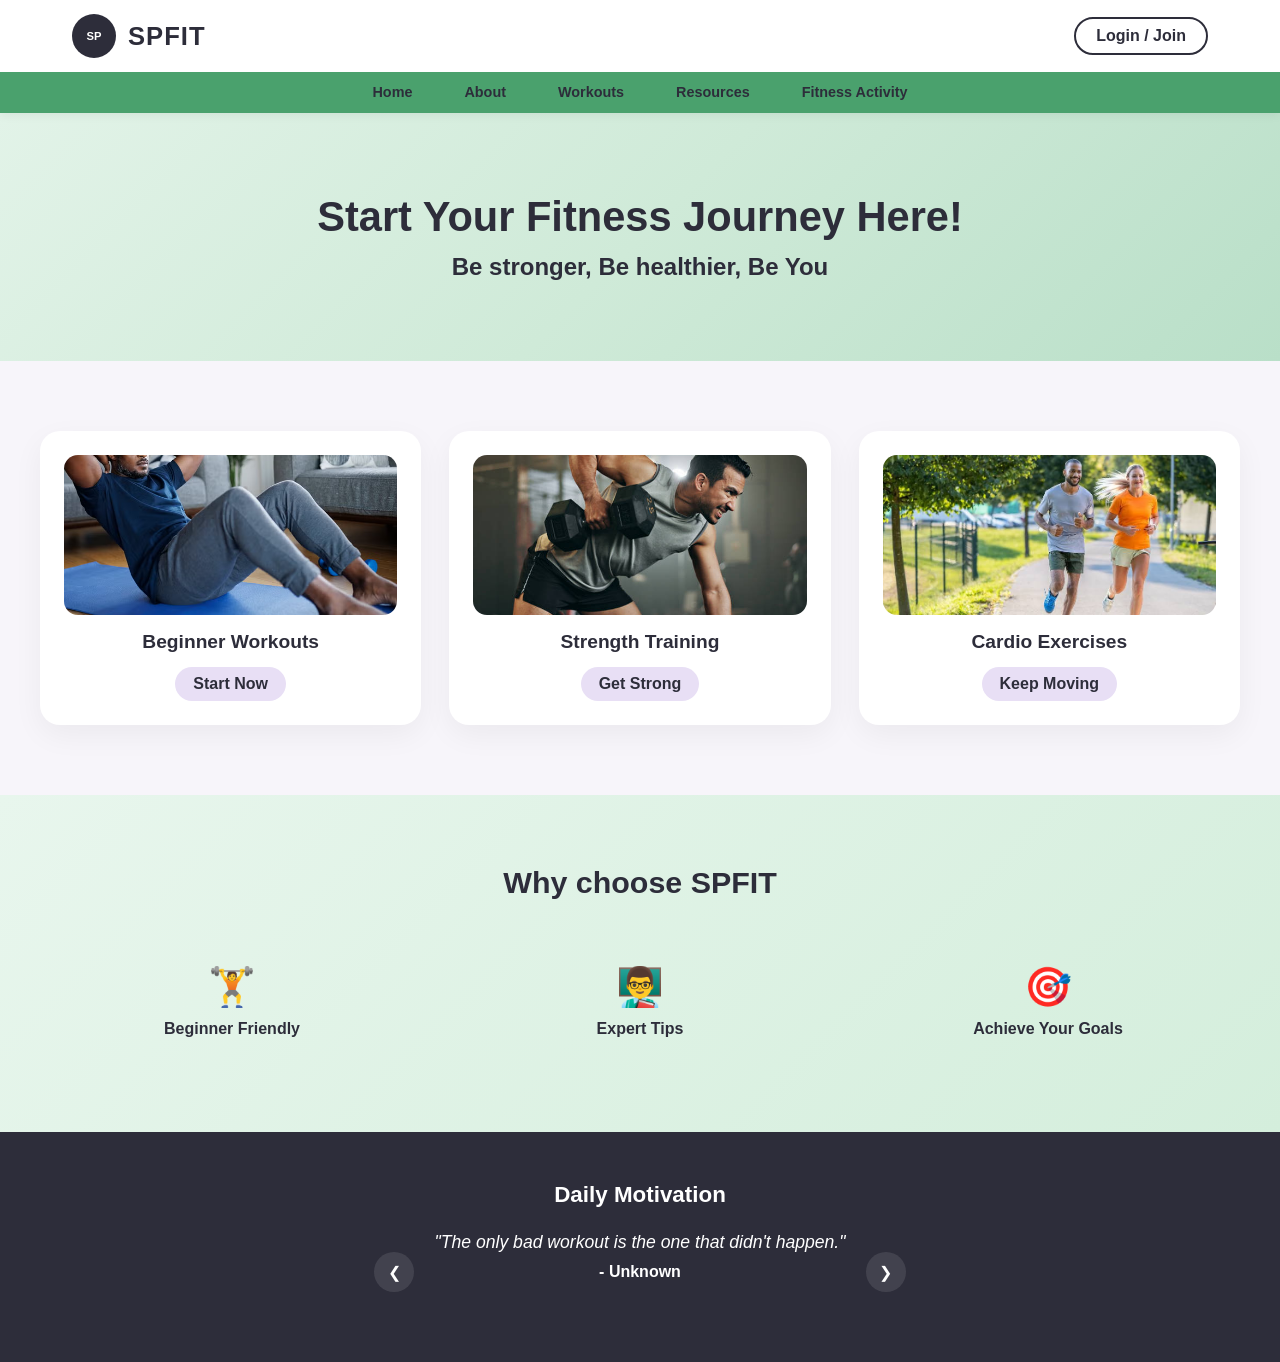
==== index.html @ dd26b221 "Co-authored-by: ZYUXI22 <ZYUXI22@users.noreply.github.com> Co-authored-by: Hajrah143 <Hajrah143@user" ====
<!DOCTYPE html>
<html lang="en">
<head>
    <meta charset="UTF-8">
    <meta name="viewport" content="width=device-width, initial-scale=1.0">
    <title>SPFIT - Home</title>
    <link rel="stylesheet" href="assets/css/style.css">
</head>
<body>

<header class="site-header">
  <div class="top-bar">
    <div style="display:flex; align-items:center; gap:12px;">
      <button class="logo-btn">SP</button>
      <span class="brand-title">SPFIT</span>
    </div>
    <a href="../html/connect.html" class="login-btn">Login / Join</a>
  </div>

  <nav class="main-nav">
    <ul>
      <li><a href="../index.html">Home</a></li>

      <li class="dropdown">
        <p class="dropdownText">About</p>
        <ul class="dropdownItems">
          <li><a href="aboutus.html">About Us</a></li>
          <li><a href="connect.html">Contact Us</a></li>
        </ul>
      </li>

      <li class="dropdown">
        <p class="dropdownText">Workouts</p>
        <ul class="dropdownItems">
          <li><a href="beginner.html" class="active">Beginner Workout</a></li>
          <li><a href="strength.html">Strength Training</a></li>
          <li><a href="cardio.html">Cardio Exercise</a></li>
          <li><a href="stretchingandflexibility.html">Flexibility &amp; Stretching</a></li>
        </ul>
      </li>

      <li class="dropdown">
        <p class="dropdownText">Resources</p>
        <ul class="dropdownItems">
          <li><a href="nutrition.html">Healthy Nutrition</a></li>
          <li><a href="tips.html">Fitness Tips</a></li>
          <li><a href="workoutGallery.html">Workout Planner</a></li>
          <li><a href="gallery.html">Workout Gallery</a></li>
        </ul>
      </li>

      <li><a href="mainActivity.html">Fitness Activity</a></li>
    </ul>
  </nav>
</header>
<section class="hero-section">
  <h1><b>Start Your Fitness Journey Here!</b></h1>
  <h2>Be stronger, Be healthier, Be You</h2>

  
 
</section>

<section class="features-section">
  <div class="container features-grid">

    <div class="feature-card">
      <div class="card-image-placeholder">
     <img src="assets/image/basicworkout.avif" alt="Sit-Ups" class="BEG">
      </div>
      <h3>Beginner Workouts</h3>
      
      <a href="html/begworkout.html" class="card-link">Start Now</a>
    </div>

    <div class="feature-card">
      <div class="card-image-placeholder">
        <img src="assets/image/fitnessStrength.jpg" alt="gym" class="BeG">
      </div>
      <h3>Strength Training</h3>
      <a href="html/strength.html" class="card-link">Get Strong</a>
    </div>

    <div class="feature-card">
      <div class="card-image-placeholder">
        <img src="assets/image/CardioRunning.jpg" alt="run" class="BEg">
      </div>
      <h3>Cardio Exercises</h3>
      <a href="html/cardio.html" class="card-link">Keep Moving</a>
    </div>

  </div>
</section>

<section class="decision-section">
  <h2>Why choose SPFIT</h2>

  <div class="container choose-grid">
    <div class="choose-item">
      <div class="icon-box">🏋️</div>
      <h4>Beginner Friendly</h4>
    </div>

    <div class="choose-item">
      <div class="icon-box">👨‍🏫</div>
      <h4>Expert Tips</h4>
    </div>

    <div class="choose-item">
      <div class="icon-box">🎯</div>
      <h4>Achieve Your Goals</h4>
    </div>
  </div>
</section>

<footer>
  <div class="motivation-card">
    <h3>Daily Motivation</h3>

    <div class="quote-carousel">
      <button class="arrow-btn" onclick="prevQuote()">&#10094;</button>

      <div class="quote-content">
        <blockquote id="quote-text">"The only bad workout is the one that didn't happen."</blockquote>
        <p id="quote-author">- Unknown</p>
      </div>

      <button class="arrow-btn" onclick="nextQuote()">&#10095;</button>
    </div>
  </div>
</footer>

<script src="assets/js/main.js"></script>
</body>
</html>
---- assets/css/style.css ----
:root {
    --green: #4aa16d;
    --blue: #d4e8f7;
    --sp-bg-soft:#98beab;
    --lavender: #e8dff5;
    --peach: #fde8d8;
    --mint: #d6f5ed;
    --dark: #2d2d3a;
    --soft-gray: #f7f5fa;
    --white: #ffffff;

    /* About Us green scale */
    --green-50: #f0fdf4;
    --green-100: #dcfce7;
    --green-200: #bbf7d0;
    --green-300: #86efac;
    --green-400: #4ade80;
    --green-500: #22c55e;
    --green-600: #16a34a;
    --green-700: #15803d;
    --green-800: #166534;
}

* {
    margin: 0;
    padding: 0;
    box-sizing: border-box;
    font-family: 'Segoe UI', 'DM Sans', sans-serif;
}

html {
    scroll-behavior: smooth;
}

body {
    background: var(--soft-gray);
    color: var(--dark);
}

a {
    text-decoration: none;
    color: inherit;
}

/* ---------- Header ---------- */
.site-header {
    background: var(--white);
    box-shadow: 0 2px 10px rgba(0, 0, 0, 0.06);
    position: sticky;
    top: 0;
    z-index: 100;
}

/*!MPORTANT */
.main-nav a,
.dropdownText {
    display: inline-flex;
    align-items: center;
    margin: 0;
    line-height: 1.2;
}



.top-bar {
    display: flex;
    align-items: center;
    justify-content: space-between;
    padding: 14px 32px;
    max-width: 1200px;
    margin: 0 auto;
}

.logo-btn {
    background: var(--dark);
    color: var(--white);
    border: none;
    border-radius: 50%;
    width: 44px;
    height: 44px;
    font-size: 0.7rem;
    font-weight: 700;
    cursor: pointer;
}

.brand-title {
    font-size: 1.6rem;
    font-weight: 800;
    letter-spacing: 1px;
}

.login-btn {
    background: transparent;
    border: 2px solid var(--dark);
    color: var(--dark);
    border-radius: 30px;
    padding: 8px 20px;
    font-weight: 600;
    cursor: pointer;
    transition: all 0.25s ease;
}

.login-btn:hover {
    background: var(--dark);
    color: var(--white);
}

.main-nav {
    background: var(--green);
}

/* Dropdown arrow styling & rotation */
/* --- MAIN NAVIGATION BAR --- */
.main-nav {
  background-color: var(--green,#4aa16d);
  width: 100%;
}

.main-nav > ul {
  list-style: none;
  display: flex;
  justify-content: center;
  align-items: center;
  gap: 1.5rem;
  margin: 0 auto;
  padding: 0 1rem;
}

/* Parent menu item containing a dropdown */
.main-nav > ul > li {
  position: relative; /* REQUIRED for dropdown positioning */
}

.main-nav a,
.main-nav .dropdownText {
  display: inline-block;
  padding: 12px 14px;
  font-weight: 600;
  font-size: 0.9rem;
  cursor: pointer;
  color: var(--dark, #2d2d3a);
}

/* --- DROPDOWN BOX --- */
.dropdownItems {
  display: none;                  /* Hidden by default */
  position: absolute;
  top: 100%;
  left: 50%;
  transform: translateX(-50%);   /* Centers dropdown directly below its menu title */
  background-color: #ffffff;
  min-width: 190px;
  border-radius: 12px;
  padding: 8px 0;
  box-shadow: 0 10px 25px rgba(0, 0, 0, 0.12);
  z-index: 1000;
  margin-top: 4px;
  list-style: none;
}

/* Class toggled by JavaScript */
.dropdownItems.active {
  display: flex !important;      
  flex-direction: column !important; /* FORCES LINKS TO STACK VERTICALLY */
}

/* Individual dropdown links */
.dropdownItems li {
  width: 100%;
  display: block;
}

.dropdownItems li a {
  display: block;
  padding: 10px 16px;
  color: #166534;
  font-size: 0.85rem;
  font-weight: 600;
  text-decoration: none;
  white-space: nowrap;           /* Prevents text wrapping */
}

.dropdownItems li a:hover {
  background-color: #dcfce7;
  color: #15803d;
}
/* ---------- Hero ---------- */
.hero-section {
    text-align: center;
    padding: 80px 20px;
    background: linear-gradient(135deg, #e2f3e8 0%, #cfead8 50%, #b9dfc8 100%);
}

.hero-section h1 {
    font-size: 2.6rem;
    margin-bottom: 12px;
}

.hero-section h3 {
    font-weight: 500;
    color: #4a4a5a;
    margin-bottom: 28px;
}

.hero-buttons {
    display: flex;
    gap: 16px;
    justify-content: center;
    flex-wrap: wrap;
}

.hero-buttons button {
    border-radius: 30px;
    padding: 12px 28px;
    font-weight: 600;
    border: none;
    cursor: pointer;
    transition: transform 0.25s ease;
}

#Workoutbtn {
    background: var(--dark);
    color: var(--white);
}

#Searchbtn {
    background: transparent;
    border: 2px solid var(--dark);
    color: var(--dark);
}

.hero-buttons button:hover {
    transform: scale(1.05);
}

/* ---------- Features ---------- */
.features-section {
    padding: 70px 20px;
}

.container {
    max-width: 1200px;
    margin: 0 auto;
}

.features-grid {
    display: grid;
    grid-template-columns: repeat(3, 1fr);
    gap: 28px;
}

.feature-card {
    background: var(--white);
    border-radius: 20px;
    padding: 24px;
    text-align: center;
    box-shadow: 0 10px 30px rgba(0, 0, 0, 0.05);
    transition: transform 0.3s ease, box-shadow 0.3s ease;
}


.feature-card:hover {
    transform: translateY(-8px);
    box-shadow: 0 20px 40px rgba(0, 0, 0, 0.1);
}

.card-image-placeholder {
    width: 100%;
    height: 160px;
    border-radius: 14px;
    margin-bottom: 16px;
    background: linear-gradient(135deg, var(--blue), var(--mint));
}
.card-image-placeholder {
    width: 100%;
    height: 160px;
    border-radius: 14px;
    margin-bottom: 16px;
    background: linear-gradient(135deg, var(--blue), var(--mint));
    overflow: hidden;           /* NEW: keeps the image inside the rounded corners */
}

.card-image-placeholder img {
    width: 100%;
    height: 100%;
    object-fit: cover;          /* NEW: fills the box without distorting the image */
    display: block;
}

.feature-card:nth-child(1) .card-image-placeholder {
    background: linear-gradient(135deg, var(--pink), var(--peach));
}

.feature-card:nth-child(3) .card-image-placeholder {
    background: linear-gradient(135deg, var(--green), var(--mint));
}

.feature-card h3 {
    margin-bottom: 14px;
    font-size: 1.2rem;
}

.card-link {
    display: inline-block;
    font-weight: 700;
    padding: 8px 18px;
    border-radius: 30px;
    background: var(--lavender);
    transition: background 0.25s ease;
}

.card-link:hover {
    background: var(--dark);
    color: var(--white);
}

/* ---------- Why choose ---------- */
.decision-section {
    background: linear-gradient(135deg, #e8f6ed 0%, #d4eedc 100%);
    padding: 70px 20px;
    text-align: center;
}

.decision-section h2 {
    margin-bottom: 40px;
    font-size: 1.9rem;
}

.choose-grid {
    display: grid;
    grid-template-columns: repeat(3, 1fr);
    gap: 24px;
}

.choose-item {
    padding: 24px;
    border-radius: 16px;
    transition: transform 0.3s ease, background 0.3s ease;
}

.choose-item:hover {
    transform: scale(1.05);
    background: var(--white);
}

.icon-box {
    font-size: 2.4rem;
    margin-bottom: 10px;
}

.choose-item h4 {
    font-weight: 700;
}

/* ---------- Footer / Motivation ---------- */
footer {
    background: var(--dark);
    color: var(--white);
    padding: 50px 20px;
}

.motivation-card {
    max-width: 700px;
    margin: 0 auto;
    text-align: center;
}

.motivation-card h3 {
    margin-bottom: 24px;
    font-size: 1.4rem;
}

.quote-carousel {
    display: flex;
    align-items: center;
    justify-content: center;
    gap: 20px;
}

.arrow-btn {
    background: rgba(255, 255, 255, 0.1);
    border: none;
    color: var(--white);
    width: 40px;
    height: 40px;
    border-radius: 50%;
    font-size: 1rem;
    cursor: pointer;
    flex-shrink: 0;
    transition: background 0.25s ease;
}

.arrow-btn:hover {
    background: rgba(255, 255, 255, 0.25);
}

.quote-content {
    min-height: 80px;
}

.quote-content blockquote {
    font-style: italic;
    font-size: 1.1rem;
    margin-bottom: 10px;
}

.quote-content p {
    font-weight: 600;
    color: var(--pink);
}

/* ---------- About Us page (green theme) ---------- */
.page-about .main-nav {
    background: var(--green-100);
}

.page-about .main-nav a:hover,
.page-about .main-nav a.active {
    border-bottom-color: var(--green-600);
}

.page-about .dropdownItems a:hover,
.page-about .dropdownItems a.active {
    background: var(--green-50);
    color: var(--green-800);
}

.page-about .logo-btn {
    background: var(--green-700);
}

.page-about .login-btn {
    border-color: var(--green-700);
    color: var(--green-700);
}

.page-about .login-btn:hover {
    background: var(--green-700);
    color: var(--white);
}

.page-about .hero-section {
    background: linear-gradient(135deg, var(--green-50) 0%, var(--green-100) 50%, var(--green-200) 100%);
}

/* Purpose */
.purpose-section {
    padding: 70px 20px;
    text-align: center;
    background: var(--green-50);
}

.purpose-section .container {
    max-width: 700px;
}

.purpose-section h2 {
    font-size: 1.9rem;
    margin-bottom: 14px;
    color: var(--green-800);
}

.purpose-section p {
    font-size: 1.1rem;
    color: #4a4a5a;
}

/* Mission & Vision */
.mission-section {
    padding: 70px 20px;
    background: var(--white);
}

.mission-grid {
    display: grid;
    grid-template-columns: repeat(2, minmax(260px, 1fr));
    gap: 28px;
    max-width: 760px;
    margin: 0 auto;
}

.mission-card {
    border: 2px solid var(--green-200);
    border-radius: 20px;
    padding: 32px 24px;
    text-align: center;
    transition: transform 0.3s ease, box-shadow 0.3s ease;
}

.mission-card:hover {
    transform: translateY(-6px);
    box-shadow: 0 12px 30px rgba(34, 197, 94, 0.15);
}

.mission-card .icon-box {
    font-size: 2.2rem;
    margin-bottom: 8px;
}

.mission-card h3 {
    color: var(--green-700);
    margin-bottom: 10px;
    font-size: 1.2rem;
}

/* Team */
.team-section {
    padding: 70px 20px;
    background: var(--green-50);
    text-align: center;
}

.team-section h2 {
    color: var(--green-800);
    margin-bottom: 8px;
    font-size: 1.9rem;
}

.team-subtitle {
    color: #4a4a5a;
    margin-bottom: 44px;
}

.team-grid {
    display: grid;
    grid-template-columns: repeat(4, 1fr);
    gap: 24px;
    max-width: 1000px;
    margin: 0 auto;
}

.flip-card {
    perspective: 1000px;
    cursor: pointer;
    height: 260px;
    border: none;
    background: transparent;
    padding: 0;
    width: 100%;
}

.flip-inner {
    position: relative;
    width: 100%;
    height: 100%;
    transition: transform 0.7s cubic-bezier(0.4, 0, 0.2, 1);
    transform-style: preserve-3d;
}

.flip-card.flipped .flip-inner {
    transform: rotateY(180deg);
}

.flip-front,
.flip-back {
    position: absolute;
    width: 100%;
    height: 100%;
    backface-visibility: hidden;
    border-radius: 16px;
    box-shadow: 0 8px 20px rgba(0, 0, 0, 0.06);
}

.flip-front {
    background: var(--white);
    display: flex;
    flex-direction: column;
    align-items: center;
    justify-content: center;
    padding: 1rem;
}

.flip-front img {
    width: 90px;
    height: 90px;
    border-radius: 50%;
    object-fit: cover;
    margin-bottom: 12px;
}

.flip-front h4 {
    font-size: 1rem;
    margin-bottom: 4px;
}

.flip-front p {
    font-size: 0.85rem;
    color: var(--green-700);
}

.flip-back {
    background: var(--green-600);
    color: var(--white);
    transform: rotateY(180deg);
    display: flex;
    align-items: center;
    justify-content: center;
    padding: 1.4rem;
    text-align: center;
    font-size: 0.9rem;
}

.team-hint {
    margin-top: 32px;
    font-style: italic;
    color: #6b6b7a;
}

/* ---------- Responsive ---------- */
@media (max-width: 768px) {
    .features-grid,
    .choose-grid,
    .mission-grid {
        grid-template-columns: 1fr;
    }

    .team-grid {
        grid-template-columns: repeat(2, 1fr);
    }

    .top-bar {
        padding: 14px 18px;
    }

    .hero-section h1 {
        font-size: 2rem;
    }

    .main-nav ul {
        justify-content: flex-start;
    }

    .dropdownItems {
        position: static;
        box-shadow: none;
        border-radius: 0;
        background: var(--soft-gray);
        display: none;
    }

    .dropdownItems.active {
        display: block;
    }
}
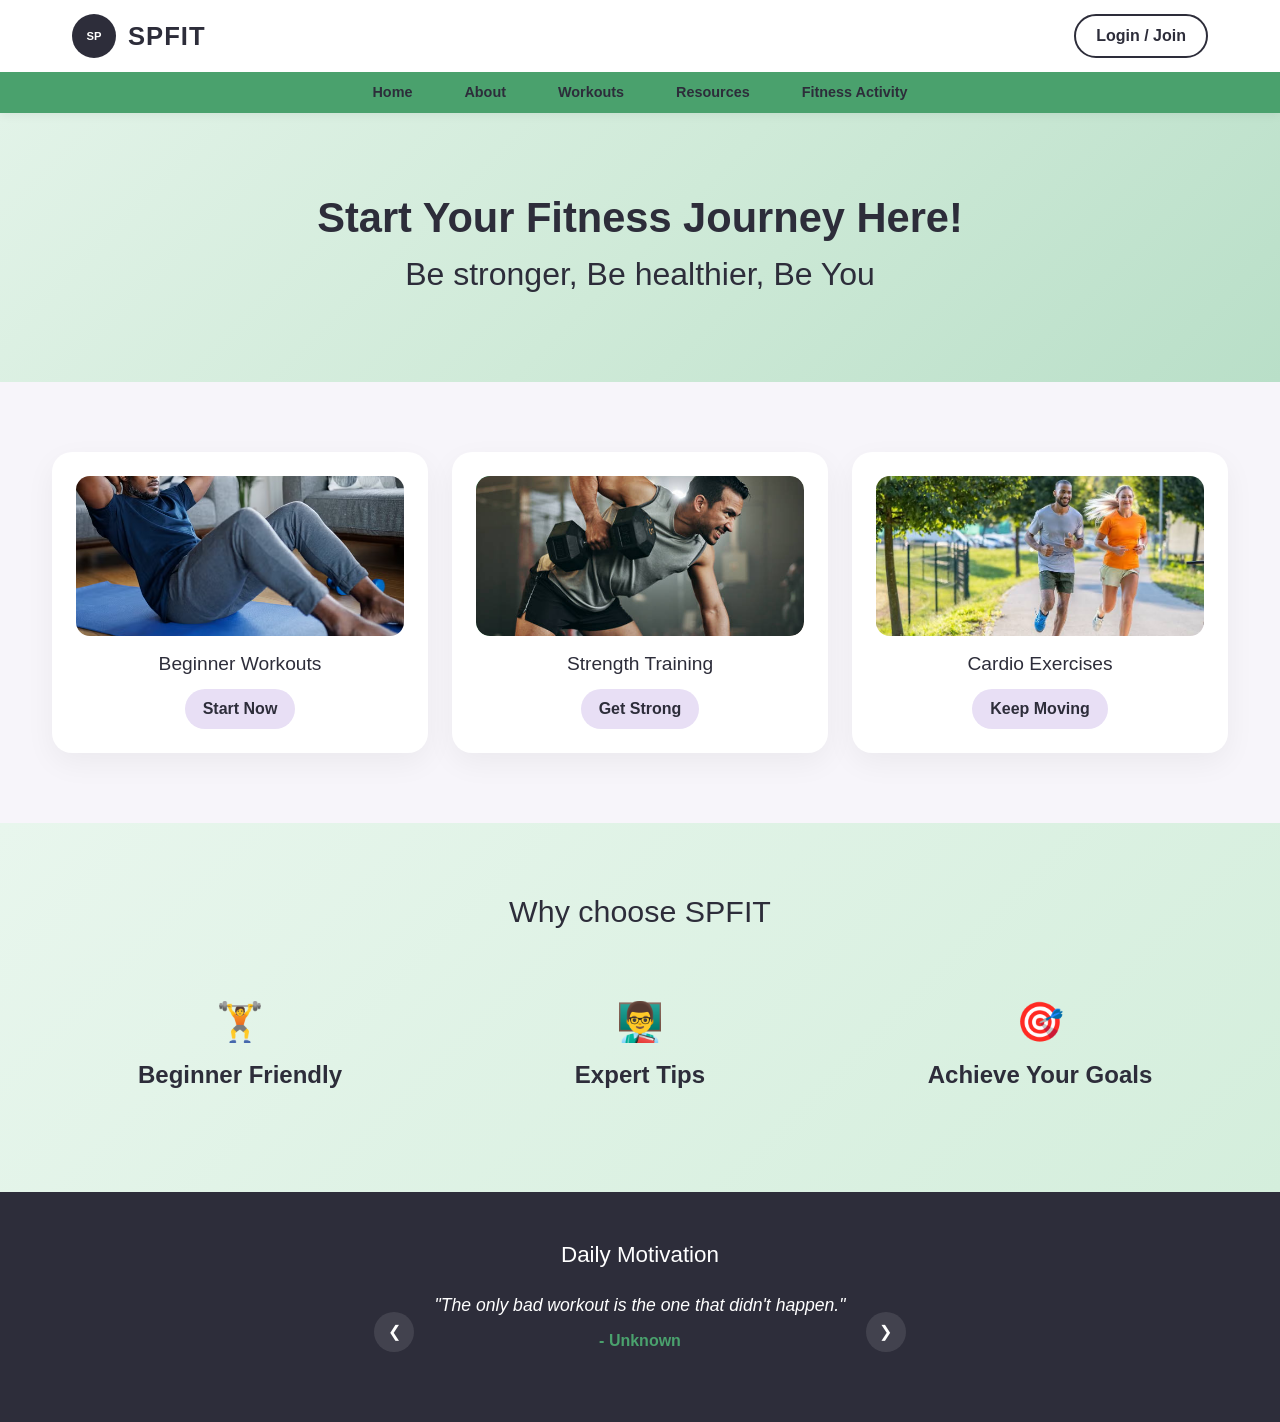
==== commit 30869f7f: "yes" ====
--- a/index.html
+++ b/index.html
@@ -4,7 +4,11 @@
     <meta charset="UTF-8">
     <meta name="viewport" content="width=device-width, initial-scale=1.0">
     <title>SPFIT - Home</title>
-    <link rel="stylesheet" href="assets/css/style.css">
+
+    <!-- Bootstrap CSS (loaded first so zac.css can override it) -->
+    <link rel="stylesheet" href="https://cdn.jsdelivr.net/npm/bootstrap@5.3.3/dist/css/bootstrap.min.css">
+
+    <link rel="stylesheet" href="assets/css/zac.css">
 </head>
 <body>
 
@@ -14,101 +18,114 @@
       <button class="logo-btn">SP</button>
       <span class="brand-title">SPFIT</span>
     </div>
-    <a href="../html/connect.html" class="login-btn">Login / Join</a>
+    <a href="html/connect.html" class="login-btn">Login / Join</a>
   </div>
 
   <nav class="main-nav">
     <ul>
-      <li><a href="../index.html">Home</a></li>
+      <li><a href="index.html">Home</a></li>
 
       <li class="dropdown">
         <p class="dropdownText">About</p>
         <ul class="dropdownItems">
-          <li><a href="aboutus.html">About Us</a></li>
-          <li><a href="connect.html">Contact Us</a></li>
+          <li><a href="html/aboutus.html">About Us</a></li>
+          <li><a href="html/connect.html">Contact Us</a></li>
         </ul>
       </li>
 
       <li class="dropdown">
         <p class="dropdownText">Workouts</p>
         <ul class="dropdownItems">
-          <li><a href="beginner.html" class="active">Beginner Workout</a></li>
-          <li><a href="strength.html">Strength Training</a></li>
-          <li><a href="cardio.html">Cardio Exercise</a></li>
-          <li><a href="stretchingandflexibility.html">Flexibility &amp; Stretching</a></li>
+          <li><a href="html/beginner.html" class="active">Beginner Workout</a></li>
+          <li><a href="html/strength.html">Strength Training</a></li>
+          <li><a href="html/cardio.html">Cardio Exercise</a></li>
+          <li><a href="html/strength.html">Flexibility &amp; Stretching</a></li>
         </ul>
       </li>
 
       <li class="dropdown">
         <p class="dropdownText">Resources</p>
         <ul class="dropdownItems">
-          <li><a href="nutrition.html">Healthy Nutrition</a></li>
-          <li><a href="tips.html">Fitness Tips</a></li>
-          <li><a href="workoutGallery.html">Workout Planner</a></li>
-          <li><a href="gallery.html">Workout Gallery</a></li>
+          <li><a href="html/nutrition.html">Healthy Nutrition</a></li>
+          <li><a href="html/tips.html">Fitness Tips</a></li>
+          <li><a href="html/workoutPlanner.html">Workout Planner</a></li>
+          <li><a href="html/gallery.html">Workout Gallery</a></li>
         </ul>
       </li>
 
-      <li><a href="mainActivity.html">Fitness Activity</a></li>
+      <li><a href="html/mainActivity.html">Fitness Activity</a></li>
     </ul>
   </nav>
 </header>
+
 <section class="hero-section">
   <h1><b>Start Your Fitness Journey Here!</b></h1>
   <h2>Be stronger, Be healthier, Be You</h2>
-
-  
- 
 </section>
 
 <section class="features-section">
-  <div class="container features-grid">
+  <div class="container">
+    <div class="row g-4">
 
-    <div class="feature-card">
-      <div class="card-image-placeholder">
-     <img src="assets/image/basicworkout.avif" alt="Sit-Ups" class="BEG">
+      <div class="col-12 col-md-4">
+        <div class="feature-card h-100">
+          <div class="card-image-placeholder">
+            <img src="assets/image/basicworkout.avif" alt="Sit-Ups" class="BEG">
+          </div>
+          <h3>Beginner Workouts</h3>
+          <a href="html/beginner.html" class="card-link">Start Now</a>
+        </div>
       </div>
-      <h3>Beginner Workouts</h3>
-      
-      <a href="html/begworkout.html" class="card-link">Start Now</a>
+
+      <div class="col-12 col-md-4">
+        <div class="feature-card h-100">
+          <div class="card-image-placeholder">
+            <img src="assets/image/fitnessStrength.jpg" alt="gym" class="BeG">
+          </div>
+          <h3>Strength Training</h3>
+          <a href="html/strength.html" class="card-link">Get Strong</a>
+        </div>
+      </div>
+
+      <div class="col-12 col-md-4">
+        <div class="feature-card h-100">
+          <div class="card-image-placeholder">
+            <img src="assets/image/CardioRunning.jpg" alt="run" class="BEg">
+          </div>
+          <h3>Cardio Exercises</h3>
+          <a href="html/cardio.html" class="card-link">Keep Moving</a>
+        </div>
+      </div>
+
     </div>
-
-    <div class="feature-card">
-      <div class="card-image-placeholder">
-        <img src="assets/image/fitnessStrength.jpg" alt="gym" class="BeG">
-      </div>
-      <h3>Strength Training</h3>
-      <a href="html/strength.html" class="card-link">Get Strong</a>
-    </div>
-
-    <div class="feature-card">
-      <div class="card-image-placeholder">
-        <img src="assets/image/CardioRunning.jpg" alt="run" class="BEg">
-      </div>
-      <h3>Cardio Exercises</h3>
-      <a href="html/cardio.html" class="card-link">Keep Moving</a>
-    </div>
-
   </div>
 </section>
 
 <section class="decision-section">
   <h2>Why choose SPFIT</h2>
 
-  <div class="container choose-grid">
-    <div class="choose-item">
-      <div class="icon-box">🏋️</div>
-      <h4>Beginner Friendly</h4>
-    </div>
+  <div class="container">
+    <div class="row g-4">
+      <div class="col-12 col-md-4">
+        <div class="choose-item">
+          <div class="icon-box">🏋️</div>
+          <h4>Beginner Friendly</h4>
+        </div>
+      </div>
 
-    <div class="choose-item">
-      <div class="icon-box">👨‍🏫</div>
-      <h4>Expert Tips</h4>
-    </div>
+      <div class="col-12 col-md-4">
+        <div class="choose-item">
+          <div class="icon-box">👨‍🏫</div>
+          <h4>Expert Tips</h4>
+        </div>
+      </div>
 
-    <div class="choose-item">
-      <div class="icon-box">🎯</div>
-      <h4>Achieve Your Goals</h4>
+      <div class="col-12 col-md-4">
+        <div class="choose-item">
+          <div class="icon-box">🎯</div>
+          <h4>Achieve Your Goals</h4>
+        </div>
+      </div>
     </div>
   </div>
 </section>
@@ -131,5 +148,9 @@
 </footer>
 
 <script src="assets/js/main.js"></script>
+
+<!-- Bootstrap JS bundle (Popper included) -->
+<script src="https://cdn.jsdelivr.net/npm/bootstrap@5.3.3/dist/js/bootstrap.bundle.min.js"></script>
+
 </body>
 </html>
--- a/assets/css/zac.css
+++ b/assets/css/zac.css
@@ -0,0 +1,406 @@
+/* zac.css — combined stylesheet for index.html, connect.html, beginner.html
+   Sections: shared header/nav/footer, index-only, connect-only, beginner-only */
+
+:root {
+    --green: #4aa16d;
+    --pink: #4aa16d;   /* alias — used by quote text color & first-card gradient */
+    --blue: #d4e8f7;
+    --lavender: #e8dff5;
+    --peach: #fde8d8;
+    --mint: #d6f5ed;
+    --dark: #2d2d3a;
+    --soft-gray: #f7f5fa;
+    --white: #ffffff;
+
+    --green-50: #f0fdf4;
+    --green-100: #dcfce7;
+    --green-300: #86efac;
+    --green-700: #15803d;
+    --green-800: #166534;
+}
+
+* {
+    margin: 0;
+    padding: 0;
+    box-sizing: border-box;
+    font-family: 'Segoe UI', 'DM Sans', sans-serif;
+}
+
+html { scroll-behavior: smooth; }
+body { background: var(--soft-gray); color: var(--dark); }
+a { text-decoration: none; color: inherit; }
+
+/* ================= Shared: header / nav / footer ================= */
+
+.site-header {
+    background: var(--white);
+    box-shadow: 0 2px 10px rgba(0, 0, 0, 0.06);
+    position: sticky;
+    top: 0;
+    z-index: 100;
+}
+
+.main-nav a,
+.dropdownText {
+    display: inline-flex;
+    align-items: center;
+    margin: 0;
+    line-height: 1.2;
+    text-decoration: none;
+}
+
+.top-bar {
+    display: flex;
+    align-items: center;
+    justify-content: space-between;
+    padding: 14px 32px;
+    max-width: 1200px;
+    margin: 0 auto;
+}
+
+.logo-btn {
+    background: var(--dark);
+    color: var(--white);
+    border: none;
+    border-radius: 50%;
+    width: 44px;
+    height: 44px;
+    font-size: 0.7rem;
+    font-weight: 700;
+    cursor: pointer;
+}
+
+.brand-title { font-size: 1.6rem; font-weight: 800; letter-spacing: 1px; }
+
+.login-btn {
+    background: transparent;
+    border: 2px solid var(--dark);
+    color: var(--dark);
+    border-radius: 30px;
+    padding: 8px 20px;
+    font-weight: 600;
+    cursor: pointer;
+    transition: all 0.25s ease;
+}
+
+.login-btn:hover { background: var(--dark); color: var(--white); }
+
+.main-nav { background-color: var(--green, #4aa16d); width: 100%; }
+
+.main-nav > ul {
+    list-style: none;
+    display: flex;
+    justify-content: center;
+    align-items: center;
+    gap: 1.5rem;
+    margin: 0 auto;
+    padding: 0 1rem;
+}
+
+.main-nav > ul > li { position: relative; }
+
+.main-nav a,
+.main-nav .dropdownText {
+    display: inline-block;
+    padding: 12px 14px;
+    font-weight: 600;
+    font-size: 0.9rem;
+    cursor: pointer;
+    color: var(--dark, #2d2d3a);
+}
+
+.dropdownItems {
+    display: none;
+    position: absolute;
+    top: 100%;
+    left: 50%;
+    transform: translateX(-50%);
+    background-color: #ffffff;
+    min-width: 190px;
+    border-radius: 12px;
+    padding: 8px 0;
+    box-shadow: 0 10px 25px rgba(0, 0, 0, 0.12);
+    z-index: 1000;
+    margin-top: 4px;
+    list-style: none;
+}
+
+.dropdownItems.active {
+    display: flex !important;
+    flex-direction: column !important;
+}
+
+.dropdownItems li { width: 100%; display: block; }
+
+.dropdownItems li a {
+    display: block;
+    padding: 10px 16px;
+    color: #166534;
+    font-size: 0.85rem;
+    font-weight: 600;
+    text-decoration: none;
+    white-space: nowrap;
+}
+
+.dropdownItems li a:hover { background-color: #dcfce7; color: #15803d; }
+
+.container { max-width: 1200px; margin: 0 auto; }
+
+footer { background: var(--dark); color: var(--white); padding: 50px 20px; }
+
+/* ================= Index-only ================= */
+
+.hero-section {
+    text-align: center;
+    padding: 80px 20px;
+    background: linear-gradient(135deg, #e2f3e8 0%, #cfead8 50%, #b9dfc8 100%);
+}
+
+.hero-section h1 { font-size: 2.6rem; margin-bottom: 12px; }
+
+.features-section { padding: 70px 20px; }
+
+.feature-card {
+    background: var(--white);
+    border-radius: 20px;
+    padding: 24px;
+    text-align: center;
+    box-shadow: 0 10px 30px rgba(0, 0, 0, 0.05);
+    transition: transform 0.3s ease, box-shadow 0.3s ease;
+}
+
+.feature-card:hover {
+    transform: translateY(-8px);
+    box-shadow: 0 20px 40px rgba(0, 0, 0, 0.1);
+}
+
+.card-image-placeholder {
+    width: 100%;
+    height: 160px;
+    border-radius: 14px;
+    margin-bottom: 16px;
+    background: linear-gradient(135deg, var(--blue), var(--mint));
+    overflow: hidden;
+}
+
+.card-image-placeholder img {
+    width: 100%;
+    height: 100%;
+    object-fit: cover;
+    display: block;
+}
+
+.feature-card:nth-child(1) .card-image-placeholder { background: linear-gradient(135deg, var(--pink), var(--peach)); }
+.feature-card:nth-child(3) .card-image-placeholder { background: linear-gradient(135deg, var(--green), var(--mint)); }
+
+.feature-card h3 { margin-bottom: 14px; font-size: 1.2rem; }
+
+.card-link {
+    display: inline-block;
+    font-weight: 700;
+    padding: 8px 18px;
+    border-radius: 30px;
+    background: var(--lavender);
+    transition: background 0.25s ease;
+}
+
+.card-link:hover { background: var(--dark); color: var(--white); }
+
+.decision-section {
+    background: linear-gradient(135deg, #e8f6ed 0%, #d4eedc 100%);
+    padding: 70px 20px;
+    text-align: center;
+}
+
+.decision-section h2 { margin-bottom: 40px; font-size: 1.9rem; }
+
+.choose-item { padding: 24px; border-radius: 16px; transition: transform 0.3s ease, background 0.3s ease; }
+.choose-item:hover { transform: scale(1.05); background: var(--white); }
+
+.icon-box { font-size: 2.4rem; margin-bottom: 10px; }
+.choose-item h4 { font-weight: 700; }
+
+.motivation-card { max-width: 700px; margin: 0 auto; text-align: center; }
+.motivation-card h3 { margin-bottom: 24px; font-size: 1.4rem; }
+
+.quote-carousel { display: flex; align-items: center; justify-content: center; gap: 20px; }
+
+.arrow-btn {
+    background: rgba(255, 255, 255, 0.1);
+    border: none;
+    color: var(--white);
+    width: 40px;
+    height: 40px;
+    border-radius: 50%;
+    font-size: 1rem;
+    cursor: pointer;
+    flex-shrink: 0;
+    transition: background 0.25s ease;
+}
+
+.arrow-btn:hover { background: rgba(255, 255, 255, 0.25); }
+.quote-content { min-height: 80px; }
+.quote-content blockquote { font-style: italic; font-size: 1.1rem; margin-bottom: 10px; }
+.quote-content p { font-weight: 600; color: var(--pink); }
+
+/* ================= Connect-only ================= */
+
+.joinus-section .container { padding-top: 75px; }
+
+.contact-card {
+    background-color: var(--green);
+    border-radius: 16px;
+    padding: 24px;
+}
+
+.contact-icon {
+    color: #e63946;
+    font-size: 1.1rem;
+    margin-top: 2px;
+}
+
+.social-icon {
+    width: 42px;
+    height: 42px;
+    display: flex;
+    align-items: center;
+    justify-content: center;
+    border-radius: 50%;
+    background-color: #3cd44d;
+    color: #090909;
+    text-decoration: none;
+    font-size: 1.1rem;
+    transition: transform 0.25s ease, background-color 0.25s ease;
+}
+
+.social-icon:hover { background-color: #fefefe; transform: translateY(-4px); }
+
+/* ================= Beginner-only ================= */
+
+.workout-hero {
+    text-align: center;
+    padding: 60px 20px 40px;
+    background: linear-gradient(135deg, #e2f3e8 0%, #cfead8 50%, #b9dfc8 100%);
+}
+
+.workout-hero h1 { font-size: 2.4rem; margin-bottom: 10px; }
+.workout-hero p { color: #4a4a5a; max-width: 560px; margin: 0 auto; font-size: 1.05rem; }
+
+.workout-section { padding: 60px 20px; }
+
+.workout-grid {
+    display: grid;
+    grid-template-columns: repeat(3, 1fr);
+    gap: 28px;
+}
+
+.workout-card {
+    background: var(--white);
+    border-radius: 20px;
+    padding: 24px;
+    text-align: center;
+    box-shadow: 0 10px 30px rgba(0, 0, 0, 0.05);
+    transition: transform 0.3s ease, box-shadow 0.3s ease;
+}
+
+.workout-card:hover {
+    transform: translateY(-8px);
+    box-shadow: 0 20px 40px rgba(0, 0, 0, 0.1);
+}
+
+.workout-card h3 { margin-bottom: 8px; font-size: 1.15rem; }
+
+.workout-meta {
+    display: inline-block;
+    font-size: 0.8rem;
+    font-weight: 700;
+    color: var(--green-700);
+    background: var(--green-100);
+    padding: 4px 12px;
+    border-radius: 20px;
+    margin-bottom: 10px;
+}
+
+.workout-card p.workout-desc { color: #4a4a5a; font-size: 0.92rem; }
+
+.workout-image-placeholder {
+    width: 100%;
+    height: 140px;
+    border-radius: 14px;
+    margin-bottom: 16px;
+    overflow: hidden;
+    display: flex;
+    align-items: center;
+    justify-content: center;
+    background: linear-gradient(135deg, var(--blue), var(--mint));
+}
+
+.workout-image-placeholder img,
+.BeG {
+    width: 100%;
+    height: 100%;
+    object-fit: cover;
+    display: block;
+    border-radius: 14px;
+}
+
+.workout-card:nth-child(1) .workout-image-placeholder { background: linear-gradient(135deg, var(--pink), var(--peach)); }
+.workout-card:nth-child(3) .workout-image-placeholder { background: linear-gradient(135deg, var(--lavender), var(--mint)); }
+
+.tip-banner {
+    max-width: 900px;
+    margin: 10px auto 50px;
+    display: flex;
+    align-items: center;
+    gap: 16px;
+    background: var(--green-50);
+    border: 1.5px dashed var(--green-300);
+    border-radius: 16px;
+    padding: 20px 26px;
+}
+
+.tip-banner .tip-icon { font-size: 1.6rem; flex-shrink: 0; }
+.tip-banner p { margin: 0; font-size: 0.95rem; color: #33443a; }
+.tip-banner strong { color: var(--green-800); }
+
+.view-all-wrap { text-align: center; }
+
+.btn-view-all {
+    display: inline-block;
+    background: var(--dark);
+    color: var(--white);
+    border: none;
+    border-radius: 30px;
+    padding: 12px 30px;
+    font-weight: 600;
+    cursor: pointer;
+    transition: transform 0.25s ease;
+}
+
+.btn-view-all:hover { transform: scale(1.05); }
+
+/* ================= Responsive ================= */
+
+@media (max-width: 1024px) and (min-width: 769px) {
+    .workout-grid { grid-template-columns: repeat(2, 1fr); }
+}
+
+@media (max-width: 768px) {
+    .top-bar { padding: 14px 18px; }
+    .hero-section h1 { font-size: 2rem; }
+    .main-nav ul { justify-content: flex-start; }
+
+    .dropdownItems {
+        position: static;
+        box-shadow: none;
+        border-radius: 0;
+        background: var(--soft-gray);
+        display: none;
+    }
+
+    .dropdownItems.active { display: block; }
+
+    .workout-grid { grid-template-columns: 1fr; }
+
+    .tip-banner { flex-direction: column; text-align: center; }
+}
